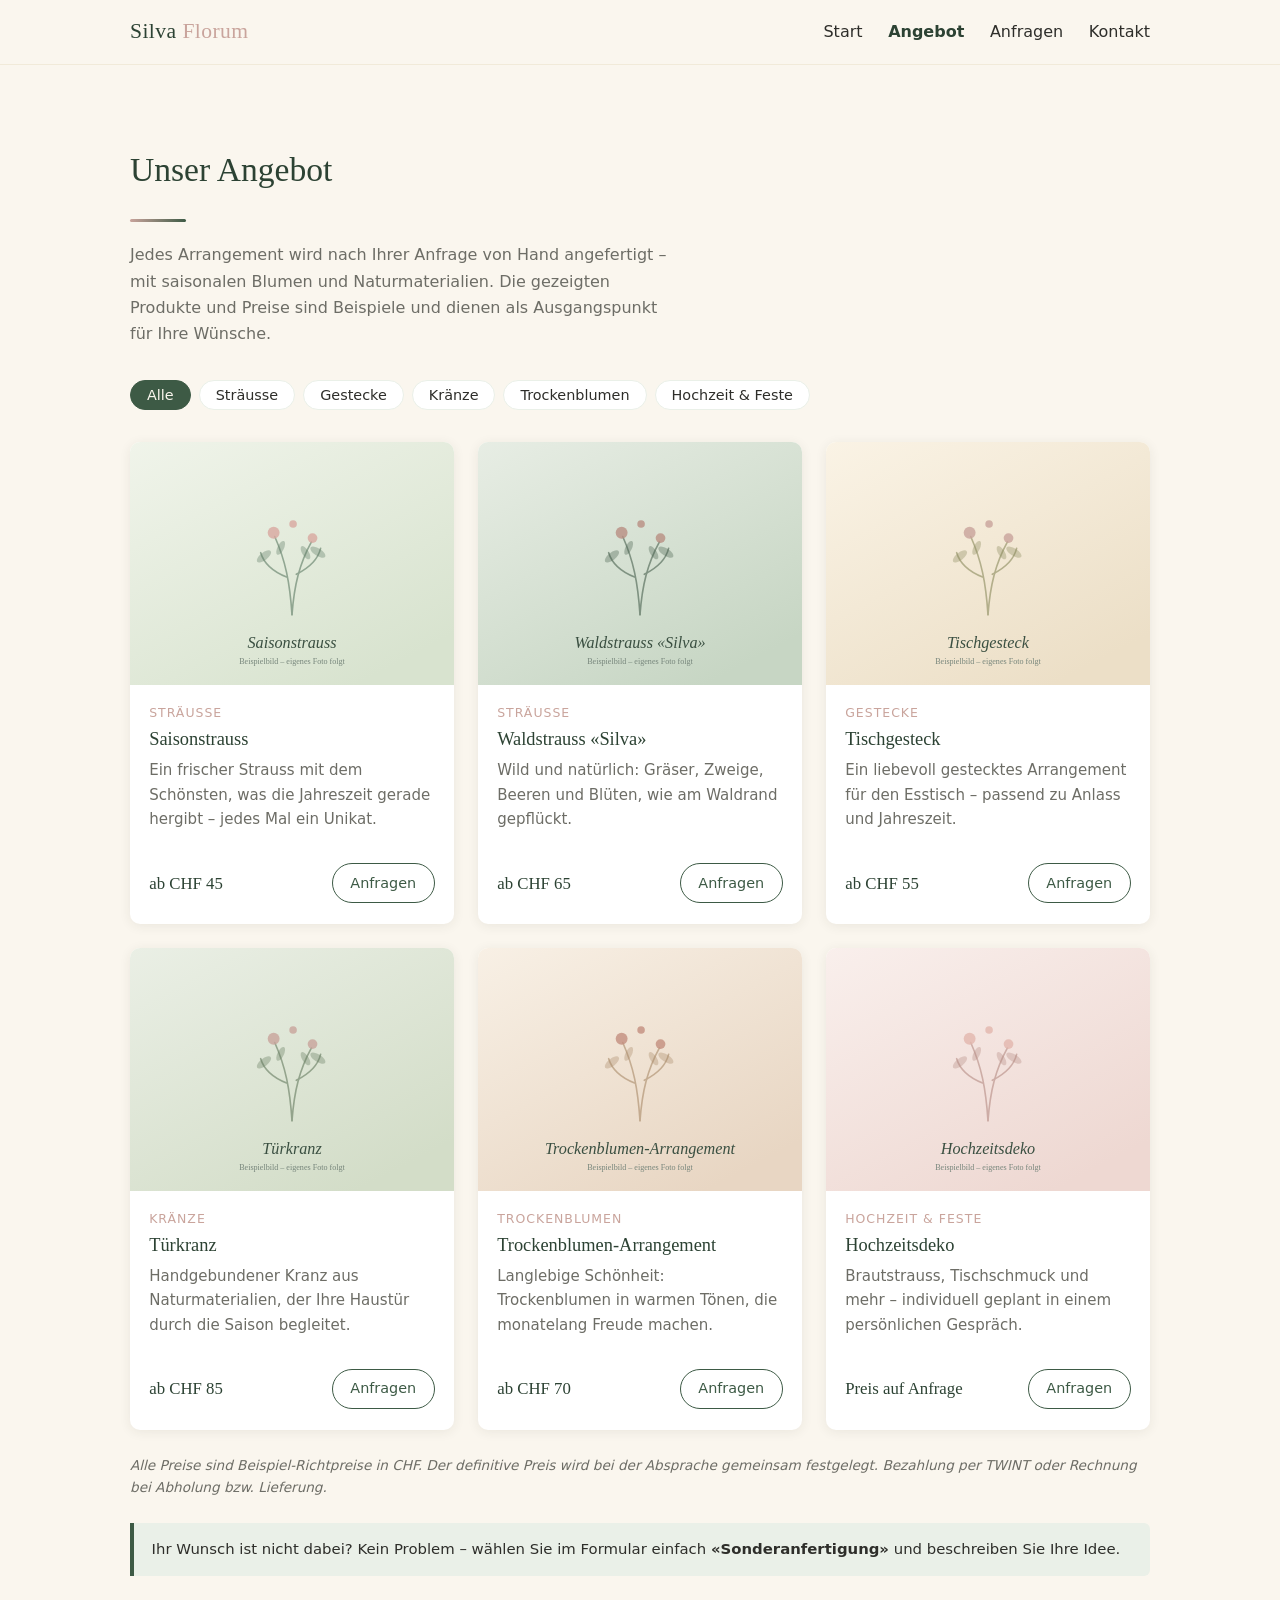
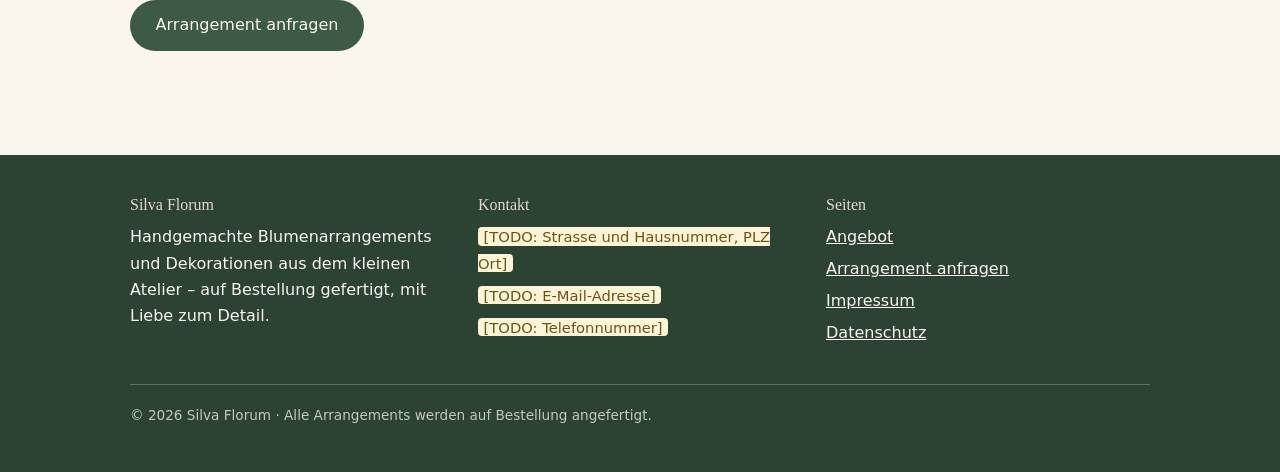
==== angebot.html @ c8ea64a7 "MVP der Silva-Florum-Website: statische Seiten, Produktdaten, Anfrageformular - Startseite mit Hero," ====
<!DOCTYPE html>
<html lang="de-CH">
<head>
  <meta charset="UTF-8">
  <meta name="viewport" content="width=device-width, initial-scale=1.0">
  <title>Angebot | Silva Florum – Wald der Blumen</title>
  <meta name="description" content="Das Angebot von Silva Florum: Sträusse, Gestecke, Kränze, Trockenblumen und Hochzeitsdeko – alles handgemacht und auf Bestellung angefertigt.">
  <link rel="stylesheet" href="css/style.css">
</head>
<body>

  <!-- ================= Header (auf allen Seiten identisch) ================= -->
  <header class="kopf">
    <div class="inhalt kopf-innen">
      <a class="logo" href="index.html">Silva <span>Florum</span></a>
      <button class="nav-knopf" aria-expanded="false" aria-controls="hauptnavigation" aria-label="Menü öffnen oder schliessen">
        <span></span><span></span><span></span>
      </button>
      <nav class="navigation" id="hauptnavigation" aria-label="Hauptnavigation">
        <ul>
          <li><a href="index.html">Start</a></li>
          <li><a href="angebot.html" aria-current="page">Angebot</a></li>
          <li><a href="bestellen.html">Anfragen</a></li>
          <li><a href="index.html#kontakt">Kontakt</a></li>
        </ul>
      </nav>
    </div>
  </header>

  <main>
    <section class="abschnitt">
      <div class="inhalt">
        <h1>Unser Angebot</h1>
        <hr class="zier-linie">
        <p class="abschnitt-untertitel">
          Jedes Arrangement wird nach Ihrer Anfrage von Hand angefertigt – mit
          saisonalen Blumen und Naturmaterialien. Die gezeigten Produkte und Preise
          sind Beispiele und dienen als Ausgangspunkt für Ihre Wünsche.
        </p>

        <!-- Filterknöpfe werden per JavaScript aus den Kategorien erzeugt -->
        <div class="filter-leiste" id="kategorie-filter" role="group" aria-label="Nach Kategorie filtern"></div>

        <div class="karten-raster" id="alle-produkte">
          <!-- Karten werden per JavaScript aus data/products.js eingesetzt -->
        </div>

        <p class="beispiel-hinweis" style="margin-top: 1.5rem;">
          Alle Preise sind Beispiel-Richtpreise in CHF. Der definitive Preis wird
          bei der Absprache gemeinsam festgelegt. Bezahlung per TWINT oder Rechnung
          bei Abholung bzw. Lieferung.
        </p>

        <div class="info-kasten">
          Ihr Wunsch ist nicht dabei? Kein Problem – wählen Sie im Formular einfach
          <strong>«Sonderanfertigung»</strong> und beschreiben Sie Ihre Idee.
        </div>

        <a class="button button--primaer" href="bestellen.html">Arrangement anfragen</a>
      </div>
    </section>
  </main>

  <!-- ================= Footer (auf allen Seiten identisch) ================= -->
  <footer class="fuss">
    <div class="inhalt">
      <div class="fuss-raster">
        <div>
          <h3>Silva Florum</h3>
          <p>
            Handgemachte Blumenarrangements und Dekorationen aus dem kleinen
            Atelier – auf Bestellung gefertigt, mit Liebe zum Detail.
          </p>
        </div>
        <div>
          <h3>Kontakt</h3>
          <ul>
            <li><span class="todo">[TODO: Strasse und Hausnummer, PLZ Ort]</span></li>
            <li><span class="todo">[TODO: E-Mail-Adresse]</span></li>
            <li><span class="todo">[TODO: Telefonnummer]</span></li>
          </ul>
        </div>
        <div>
          <h3>Seiten</h3>
          <ul>
            <li><a href="angebot.html">Angebot</a></li>
            <li><a href="bestellen.html">Arrangement anfragen</a></li>
            <li><a href="impressum.html">Impressum</a></li>
            <li><a href="datenschutz.html">Datenschutz</a></li>
          </ul>
        </div>
      </div>
      <p class="fuss-unten">
        © <span id="jahr">2026</span> Silva Florum · Alle Arrangements werden auf Bestellung angefertigt.
      </p>
    </div>
  </footer>

  <script src="data/products.js"></script>
  <script src="js/main.js"></script>
  <script>
    // Auf der Angebotsseite alle Produkte samt Kategorie-Filter zeigen
    document.addEventListener("DOMContentLoaded", function () {
      zeigeProdukte("alle-produkte", false);
      baueKategorieFilter("kategorie-filter", "alle-produkte");
    });
  </script>
</body>
</html>
---- css/style.css ----
/* ============================================================
   Silva Florum – zentrales Stylesheet
   Farbpalette und Grundwerte als CSS-Variablen (siehe :root).
   Mobile-first: Grundstile gelten fürs Handy, @media-Blöcke
   erweitern das Layout für grössere Bildschirme.
   ============================================================ */

:root {
  /* Farbpalette */
  --waldgruen: #3d5a45;
  --waldgruen-dunkel: #2c4233;
  --waldgruen-hell: #eaf0e8;
  --creme: #faf6ee;
  --creme-dunkel: #f1ead9;
  --rose: #e9d5d0;
  --rose-dunkel: #c9a49c;
  --anthrazit: #2e2e2a;
  --grau: #6d6d66;
  --weiss: #ffffff;

  /* Schriften (nur Systemschriften, keine externen Dienste) */
  --schrift-titel: Georgia, "Times New Roman", serif;
  --schrift-text: system-ui, -apple-system, "Segoe UI", Roboto, "Helvetica Neue", Arial, sans-serif;

  /* Abstände und Radien */
  --radius: 10px;
  --schatten: 0 2px 12px rgba(46, 46, 42, 0.08);
  --inhalt-breite: 1060px;
}

/* ---------- Grundlagen ---------- */

*,
*::before,
*::after {
  box-sizing: border-box;
}

html {
  scroll-behavior: smooth;
}

body {
  margin: 0;
  font-family: var(--schrift-text);
  font-size: 1rem;
  line-height: 1.65;
  color: var(--anthrazit);
  background-color: var(--creme);
}

h1,
h2,
h3 {
  font-family: var(--schrift-titel);
  font-weight: normal;
  color: var(--waldgruen-dunkel);
  line-height: 1.25;
}

h1 {
  font-size: 2.1rem;
}

h2 {
  font-size: 1.6rem;
  margin-top: 0;
}

h3 {
  font-size: 1.15rem;
}

p {
  margin: 0 0 1em;
}

a {
  color: var(--waldgruen);
}

a:hover,
a:focus {
  color: var(--waldgruen-dunkel);
}

img {
  max-width: 100%;
  display: block;
}

/* Elemente mit hidden-Attribut immer ausblenden, auch wenn eine
   Klasse (z.B. .karte mit display:flex) etwas anderes sagt. */
[hidden] {
  display: none !important;
}

.inhalt {
  max-width: var(--inhalt-breite);
  margin: 0 auto;
  padding: 0 1.25rem;
}

.abschnitt {
  padding: 3.5rem 0;
}

.abschnitt--hell {
  background-color: var(--weiss);
}

.abschnitt-untertitel {
  color: var(--grau);
  max-width: 34rem;
  margin-bottom: 2rem;
}

/* Kleine botanische Trennlinie unter Abschnittstiteln */
.zier-linie {
  width: 3.5rem;
  height: 3px;
  border: none;
  margin: 0.75rem 0 1.25rem;
  background: linear-gradient(to right, var(--rose-dunkel), var(--waldgruen));
  border-radius: 3px;
}

/* ---------- Buttons ---------- */

.button {
  display: inline-block;
  padding: 0.75rem 1.6rem;
  border: none;
  border-radius: 999px;
  font-family: var(--schrift-text);
  font-size: 1rem;
  text-decoration: none;
  cursor: pointer;
  transition: background-color 0.2s ease, color 0.2s ease;
}

.button--primaer {
  background-color: var(--waldgruen);
  color: var(--creme);
}

.button--primaer:hover,
.button--primaer:focus {
  background-color: var(--waldgruen-dunkel);
  color: var(--weiss);
}

.button--sekundaer {
  background-color: transparent;
  color: var(--waldgruen);
  border: 1.5px solid var(--waldgruen);
}

.button--sekundaer:hover,
.button--sekundaer:focus {
  background-color: var(--waldgruen-hell);
  color: var(--waldgruen-dunkel);
}

/* ---------- Header und Navigation ---------- */

.kopf {
  background-color: var(--creme);
  border-bottom: 1px solid var(--creme-dunkel);
  position: sticky;
  top: 0;
  z-index: 10;
}

.kopf-innen {
  display: flex;
  flex-wrap: wrap;
  align-items: center;
  justify-content: space-between;
  gap: 1rem;
  padding-top: 0.9rem;
  padding-bottom: 0.9rem;
}

.logo {
  font-family: var(--schrift-titel);
  font-size: 1.35rem;
  color: var(--waldgruen-dunkel);
  text-decoration: none;
  letter-spacing: 0.02em;
}

.logo span {
  color: var(--rose-dunkel);
}

/* Burger-Knopf: nur am Handy sichtbar */
.nav-knopf {
  display: inline-flex;
  flex-direction: column;
  gap: 5px;
  background: none;
  border: none;
  padding: 0.5rem;
  cursor: pointer;
}

.nav-knopf span {
  width: 24px;
  height: 2px;
  background-color: var(--anthrazit);
  border-radius: 2px;
}

.navigation {
  display: none;
  width: 100%;
}

.navigation.offen {
  display: block;
}

.navigation ul {
  list-style: none;
  margin: 0;
  padding: 0.5rem 0 1rem;
}

.navigation a {
  display: block;
  padding: 0.6rem 0;
  text-decoration: none;
  color: var(--anthrazit);
  border-bottom: 1px solid var(--creme-dunkel);
}

.navigation a:hover,
.navigation a:focus,
.navigation a[aria-current="page"] {
  color: var(--waldgruen-dunkel);
}

.navigation a[aria-current="page"] {
  font-weight: 600;
}

@media (min-width: 720px) {
  .kopf-innen {
    flex-wrap: nowrap;
  }

  .nav-knopf {
    display: none;
  }

  .navigation {
    display: block;
    width: auto;
  }

  .navigation ul {
    display: flex;
    gap: 1.6rem;
    padding: 0;
  }

  .navigation a {
    border-bottom: none;
    padding: 0.25rem 0;
  }
}

/* ---------- Hero ---------- */

.hero {
  background:
    radial-gradient(ellipse at 85% 15%, rgba(233, 213, 208, 0.55), transparent 55%),
    radial-gradient(ellipse at 10% 90%, rgba(61, 90, 69, 0.12), transparent 50%),
    var(--creme);
  padding: 4.5rem 0 4rem;
  text-align: center;
}

.hero h1 {
  font-size: 2.4rem;
  margin: 0 0 0.4rem;
}

.hero .untertitel {
  font-family: var(--schrift-titel);
  font-style: italic;
  color: var(--rose-dunkel);
  font-size: 1.15rem;
  margin-bottom: 1.2rem;
}

.hero .einleitung {
  max-width: 32rem;
  margin: 0 auto 2rem;
  font-size: 1.08rem;
}

@media (min-width: 720px) {
  .hero h1 {
    font-size: 3.1rem;
  }
}

/* ---------- Produktkarten ---------- */

.karten-raster {
  display: grid;
  gap: 1.5rem;
  grid-template-columns: 1fr;
}

@media (min-width: 560px) {
  .karten-raster {
    grid-template-columns: repeat(2, 1fr);
  }
}

@media (min-width: 900px) {
  .karten-raster {
    grid-template-columns: repeat(3, 1fr);
  }
}

.karte {
  background-color: var(--weiss);
  border-radius: var(--radius);
  box-shadow: var(--schatten);
  overflow: hidden;
  display: flex;
  flex-direction: column;
}

.karte img {
  width: 100%;
  aspect-ratio: 4 / 3;
  object-fit: cover;
}

.karte-inhalt {
  padding: 1.1rem 1.2rem 1.3rem;
  display: flex;
  flex-direction: column;
  flex-grow: 1;
}

.karte-kategorie {
  font-size: 0.78rem;
  text-transform: uppercase;
  letter-spacing: 0.08em;
  color: var(--rose-dunkel);
  margin-bottom: 0.3rem;
}

.karte h3 {
  margin: 0 0 0.4rem;
}

.karte-beschreibung {
  font-size: 0.94rem;
  color: var(--grau);
  flex-grow: 1;
}

.karte-fuss {
  display: flex;
  align-items: center;
  justify-content: space-between;
  gap: 0.5rem;
  margin-top: 1rem;
}

.karte-preis {
  font-family: var(--schrift-titel);
  color: var(--waldgruen-dunkel);
  font-size: 1.05rem;
}

.karte .button {
  padding: 0.45rem 1.1rem;
  font-size: 0.9rem;
}

.beispiel-hinweis {
  font-size: 0.85rem;
  color: var(--grau);
  font-style: italic;
}

/* Kategorie-Filter auf der Angebotsseite */
.filter-leiste {
  display: flex;
  flex-wrap: wrap;
  gap: 0.5rem;
  margin-bottom: 2rem;
}

.filter-knopf {
  padding: 0.4rem 1rem;
  border: 1.5px solid var(--waldgruen-hell);
  border-radius: 999px;
  background-color: var(--weiss);
  color: var(--anthrazit);
  font-family: var(--schrift-text);
  font-size: 0.9rem;
  cursor: pointer;
}

.filter-knopf:hover {
  border-color: var(--waldgruen);
}

.filter-knopf.aktiv {
  background-color: var(--waldgruen);
  border-color: var(--waldgruen);
  color: var(--creme);
}

/* ---------- Ablauf in 3 Schritten ---------- */

.schritte {
  display: grid;
  gap: 1.5rem;
  grid-template-columns: 1fr;
  counter-reset: schritt;
}

@media (min-width: 720px) {
  .schritte {
    grid-template-columns: repeat(3, 1fr);
  }
}

.schritt {
  background-color: var(--weiss);
  border-radius: var(--radius);
  box-shadow: var(--schatten);
  padding: 1.5rem 1.4rem;
}

.schritt::before {
  counter-increment: schritt;
  content: counter(schritt);
  display: inline-flex;
  align-items: center;
  justify-content: center;
  width: 2.3rem;
  height: 2.3rem;
  border-radius: 50%;
  background-color: var(--rose);
  color: var(--waldgruen-dunkel);
  font-family: var(--schrift-titel);
  font-size: 1.15rem;
  margin-bottom: 0.7rem;
}

.schritt h3 {
  margin: 0 0 0.4rem;
}

.schritt p {
  margin: 0;
  font-size: 0.95rem;
  color: var(--grau);
}

/* ---------- Über Silva ---------- */

.ueber {
  display: grid;
  gap: 2rem;
  align-items: center;
}

@media (min-width: 720px) {
  .ueber {
    grid-template-columns: 2fr 3fr;
  }
}

.ueber-bild {
  border-radius: var(--radius);
  overflow: hidden;
  box-shadow: var(--schatten);
}

/* ---------- Kontakt ---------- */

.kontakt-liste {
  list-style: none;
  padding: 0;
  margin: 0 0 1.5rem;
}

.kontakt-liste li {
  margin-bottom: 0.5rem;
}

/* ---------- Formular ---------- */

.formular {
  background-color: var(--weiss);
  border-radius: var(--radius);
  box-shadow: var(--schatten);
  padding: 1.75rem 1.4rem;
  max-width: 42rem;
}

@media (min-width: 720px) {
  .formular {
    padding: 2.5rem;
  }
}

.formular-feld {
  margin-bottom: 1.3rem;
}

.formular-feld label {
  display: block;
  font-weight: 600;
  margin-bottom: 0.35rem;
}

.pflicht {
  color: var(--rose-dunkel);
}

.feld-hinweis {
  font-size: 0.85rem;
  color: var(--grau);
  margin: 0.25rem 0 0;
}

input[type="text"],
input[type="email"],
input[type="tel"],
input[type="date"],
select,
textarea {
  width: 100%;
  padding: 0.65rem 0.8rem;
  border: 1.5px solid var(--creme-dunkel);
  border-radius: 6px;
  font-family: var(--schrift-text);
  font-size: 1rem;
  color: var(--anthrazit);
  background-color: var(--weiss);
}

input:focus,
select:focus,
textarea:focus {
  outline: 2px solid var(--waldgruen);
  outline-offset: 1px;
  border-color: var(--waldgruen);
}

textarea {
  min-height: 7rem;
  resize: vertical;
}

fieldset {
  border: 1.5px solid var(--creme-dunkel);
  border-radius: 6px;
  padding: 0.9rem 1rem;
  margin: 0;
}

legend {
  font-weight: 600;
  padding: 0 0.4rem;
}

.radio-zeile,
.checkbox-zeile {
  display: flex;
  align-items: flex-start;
  gap: 0.55rem;
  margin-bottom: 0.4rem;
}

.radio-zeile label,
.checkbox-zeile label {
  font-weight: normal;
  margin: 0;
}

.radio-zeile input,
.checkbox-zeile input {
  width: 1.1rem;
  height: 1.1rem;
  margin-top: 0.25rem;
  flex-shrink: 0;
  accent-color: var(--waldgruen);
}

/* Meldungen (Erfolg / Fehler) */
.meldung {
  padding: 1rem 1.2rem;
  border-radius: 6px;
  margin-bottom: 1.3rem;
}

.meldung--erfolg {
  background-color: var(--waldgruen-hell);
  border: 1.5px solid var(--waldgruen);
  color: var(--waldgruen-dunkel);
}

.meldung--fehler {
  background-color: #f9e8e6;
  border: 1.5px solid var(--rose-dunkel);
  color: #7c4038;
}

.info-kasten {
  background-color: var(--waldgruen-hell);
  border-left: 4px solid var(--waldgruen);
  border-radius: 0 6px 6px 0;
  padding: 0.9rem 1.1rem;
  font-size: 0.93rem;
  margin: 1.5rem 0;
}

/* ---------- Rechtstexte (Impressum, Datenschutz) ---------- */

.textseite {
  max-width: 44rem;
}

.textseite h2 {
  margin-top: 2.2rem;
  font-size: 1.3rem;
}

.todo {
  background-color: #fdf3d7;
  color: #6b5416;
  border-radius: 4px;
  padding: 0.05rem 0.35rem;
  font-family: var(--schrift-text);
  font-size: 0.92em;
}

/* ---------- Footer ---------- */

.fuss {
  background-color: var(--waldgruen-dunkel);
  color: var(--creme);
  padding: 2.5rem 0 2rem;
  margin-top: 3rem;
}

.fuss a {
  color: var(--creme);
}

.fuss a:hover,
.fuss a:focus {
  color: var(--rose);
}

.fuss-raster {
  display: grid;
  gap: 1.5rem;
  grid-template-columns: 1fr;
}

@media (min-width: 720px) {
  .fuss-raster {
    grid-template-columns: repeat(3, 1fr);
  }
}

.fuss h3 {
  color: var(--rose);
  font-size: 1rem;
  margin: 0 0 0.6rem;
}

.fuss ul {
  list-style: none;
  margin: 0;
  padding: 0;
}

.fuss li {
  margin-bottom: 0.35rem;
}

.fuss-unten {
  margin-top: 2rem;
  padding-top: 1.2rem;
  border-top: 1px solid rgba(250, 246, 238, 0.25);
  font-size: 0.85rem;
  color: rgba(250, 246, 238, 0.75);
}

/* ---------- Kleinkram ---------- */

.nur-vorlesen {
  position: absolute;
  width: 1px;
  height: 1px;
  overflow: hidden;
  clip: rect(0 0 0 0);
  white-space: nowrap;
}
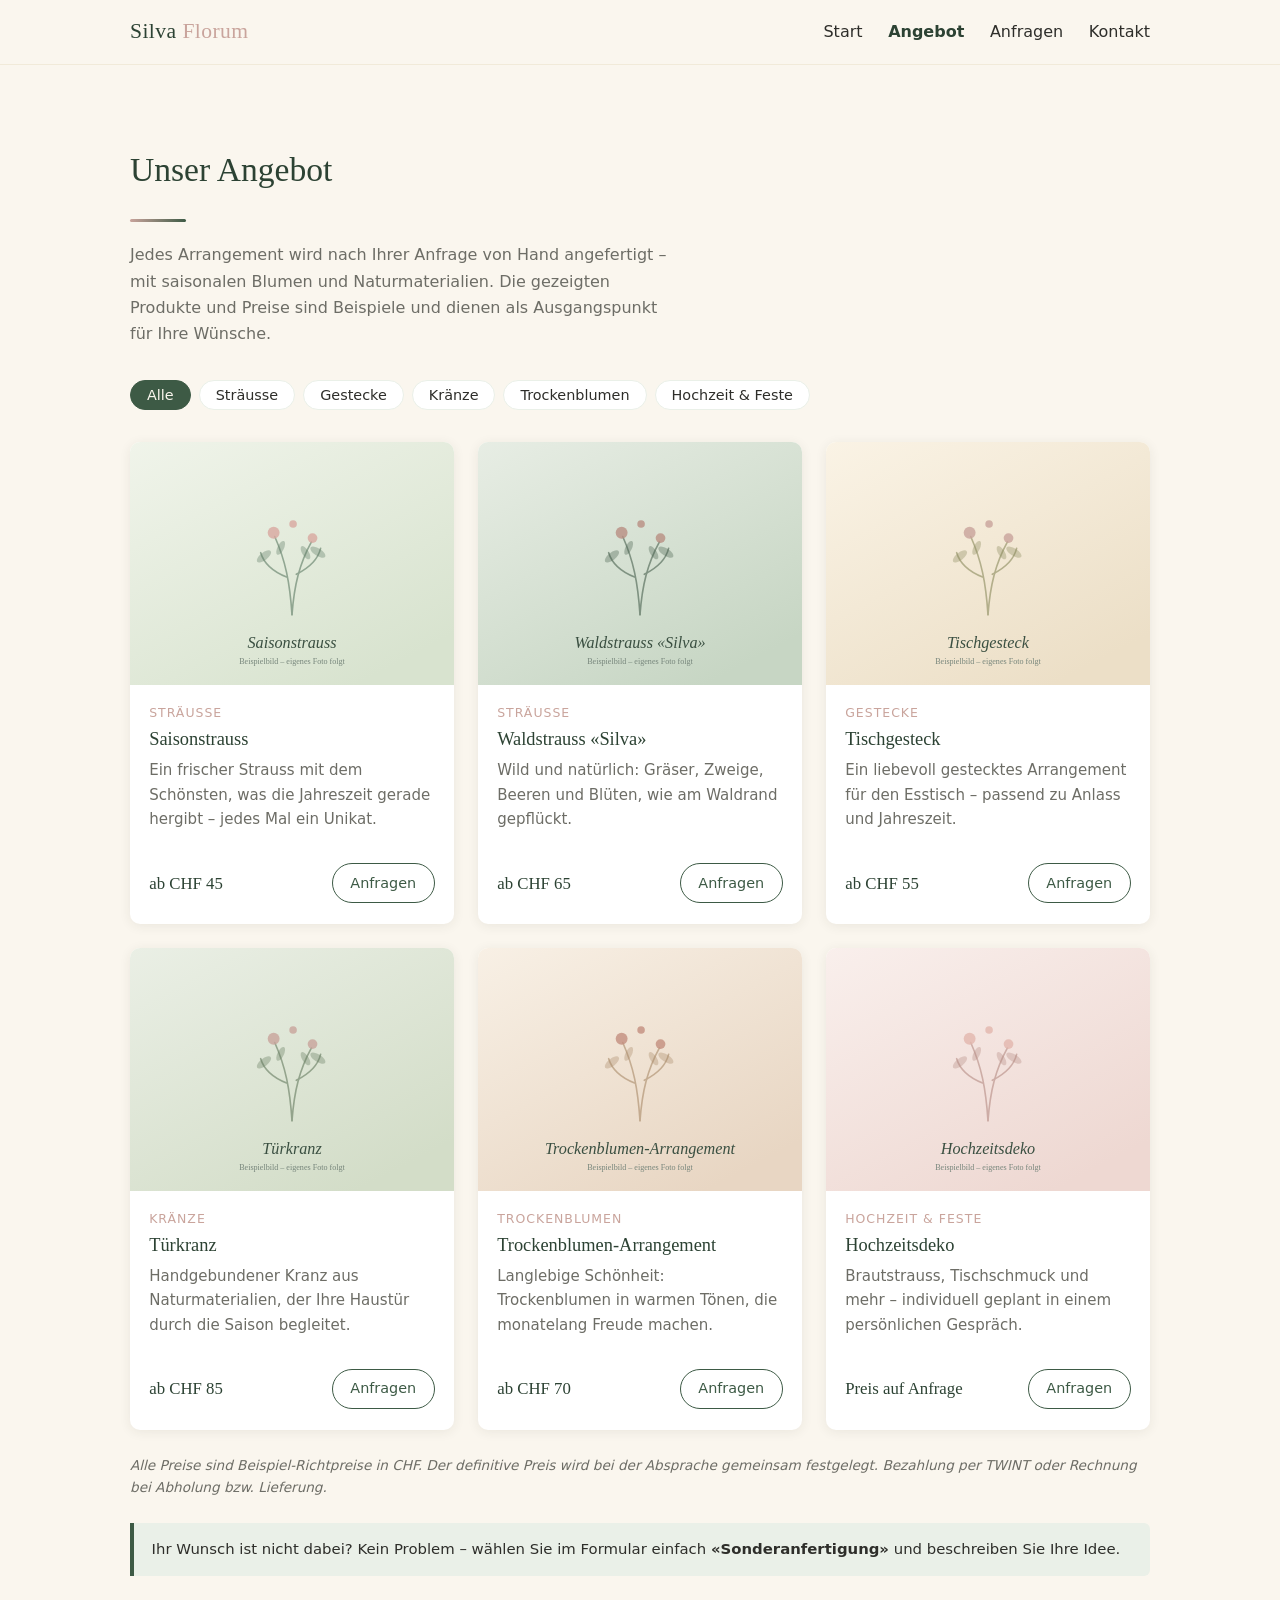
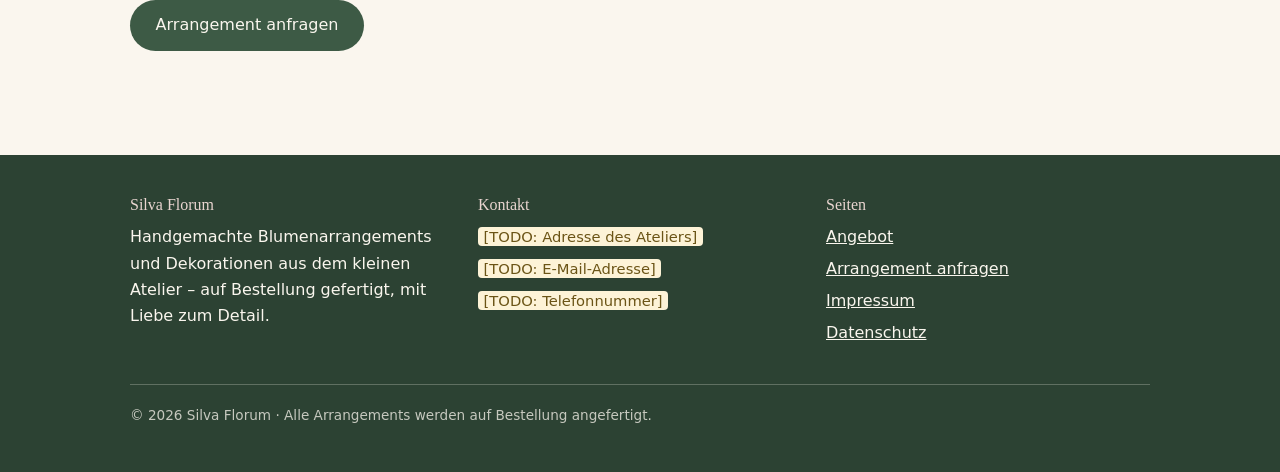
==== commit c3684d3f: "Kontaktangaben zentral in data/einstellungen.js, Anfänger-README, Domain-Vorbereitung - Neue Datei d" ====
--- a/angebot.html
+++ b/angebot.html
@@ -75,9 +75,10 @@
         <div>
           <h3>Kontakt</h3>
           <ul>
-            <li><span class="todo">[TODO: Strasse und Hausnummer, PLZ Ort]</span></li>
-            <li><span class="todo">[TODO: E-Mail-Adresse]</span></li>
-            <li><span class="todo">[TODO: Telefonnummer]</span></li>
+            <!-- Angaben kommen automatisch aus data/einstellungen.js -->
+            <li><span data-feld="adresse"></span></li>
+            <li><a data-feld="email"></a></li>
+            <li><a data-feld="telefon"></a></li>
           </ul>
         </div>
         <div>
@@ -97,6 +98,7 @@
   </footer>
 
   <script src="data/products.js"></script>
+  <script src="data/einstellungen.js"></script>
   <script src="js/main.js"></script>
   <script>
     // Auf der Angebotsseite alle Produkte samt Kategorie-Filter zeigen
--- a/css/style.css
+++ b/css/style.css
@@ -640,7 +640,8 @@
   font-size: 1.3rem;
 }
 
-.todo {
+.todo,
+.fuss a.todo {
   background-color: #fdf3d7;
   color: #6b5416;
   border-radius: 4px;
